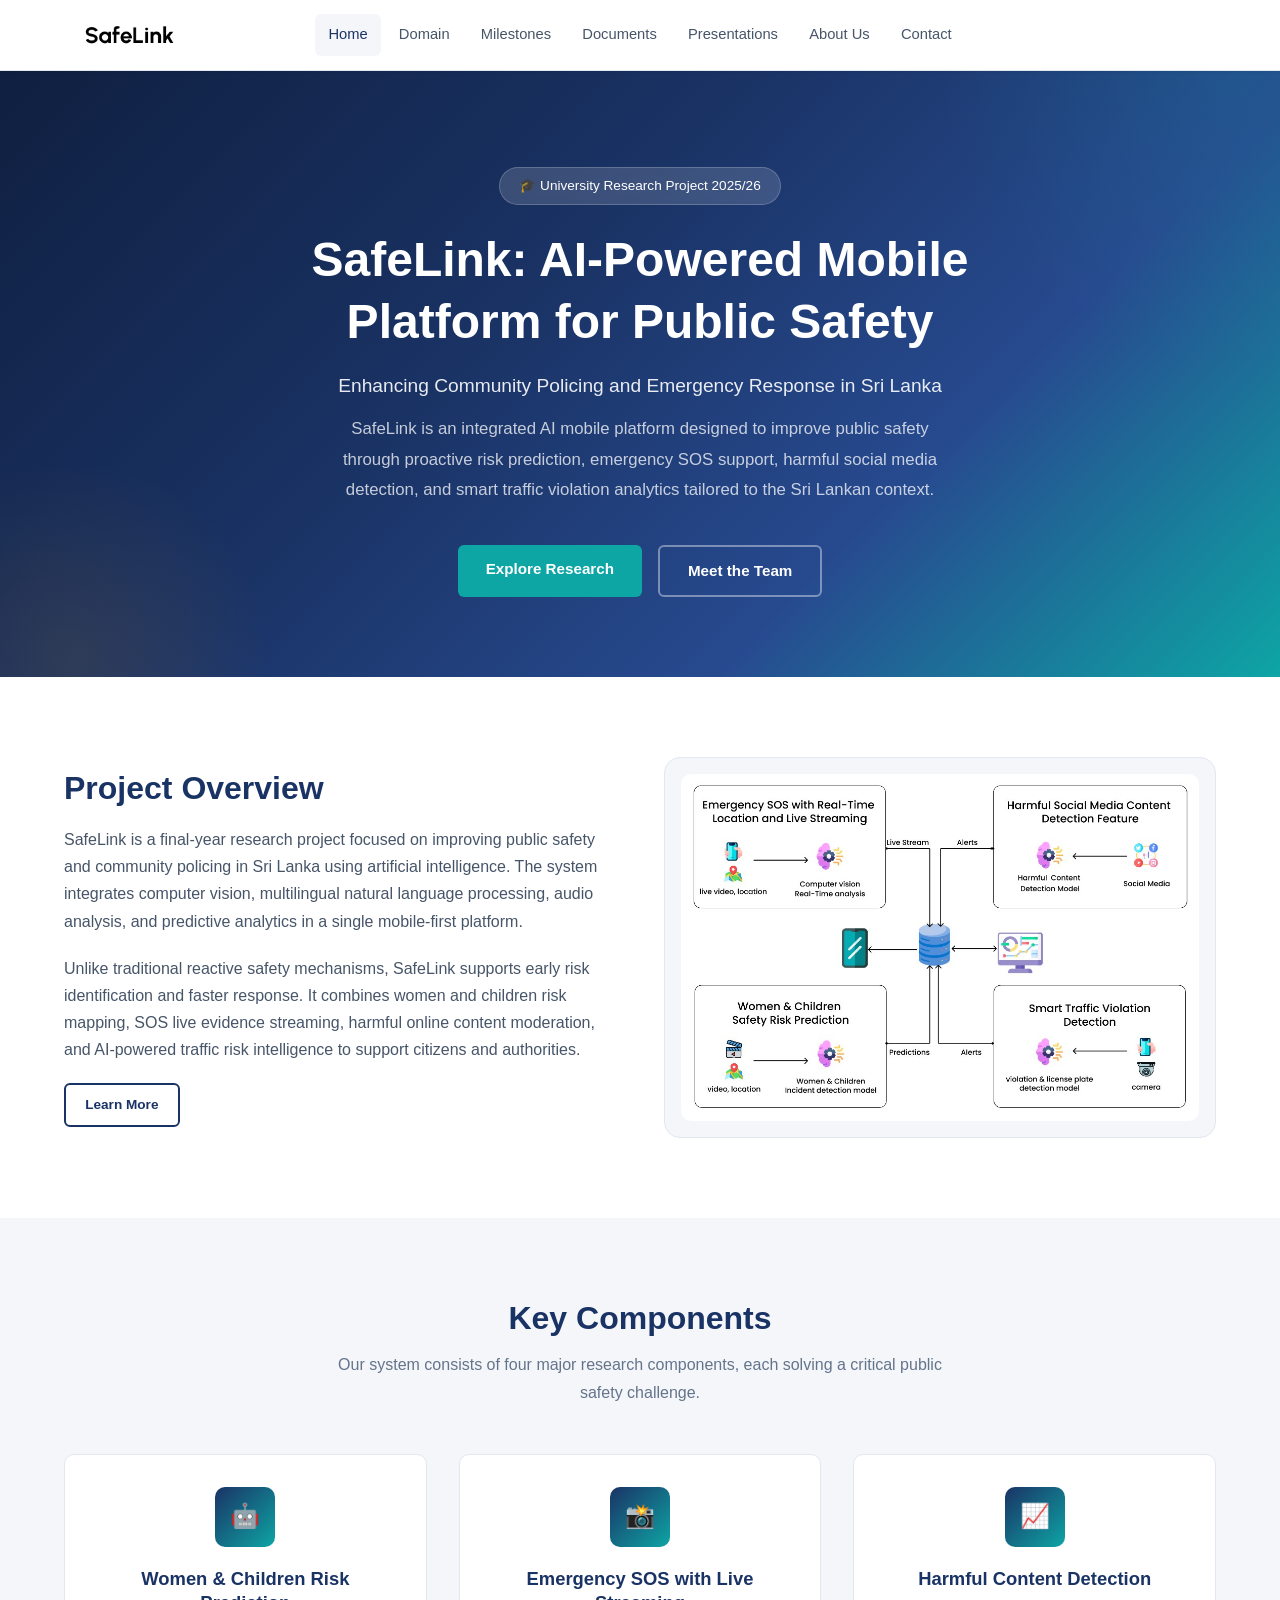
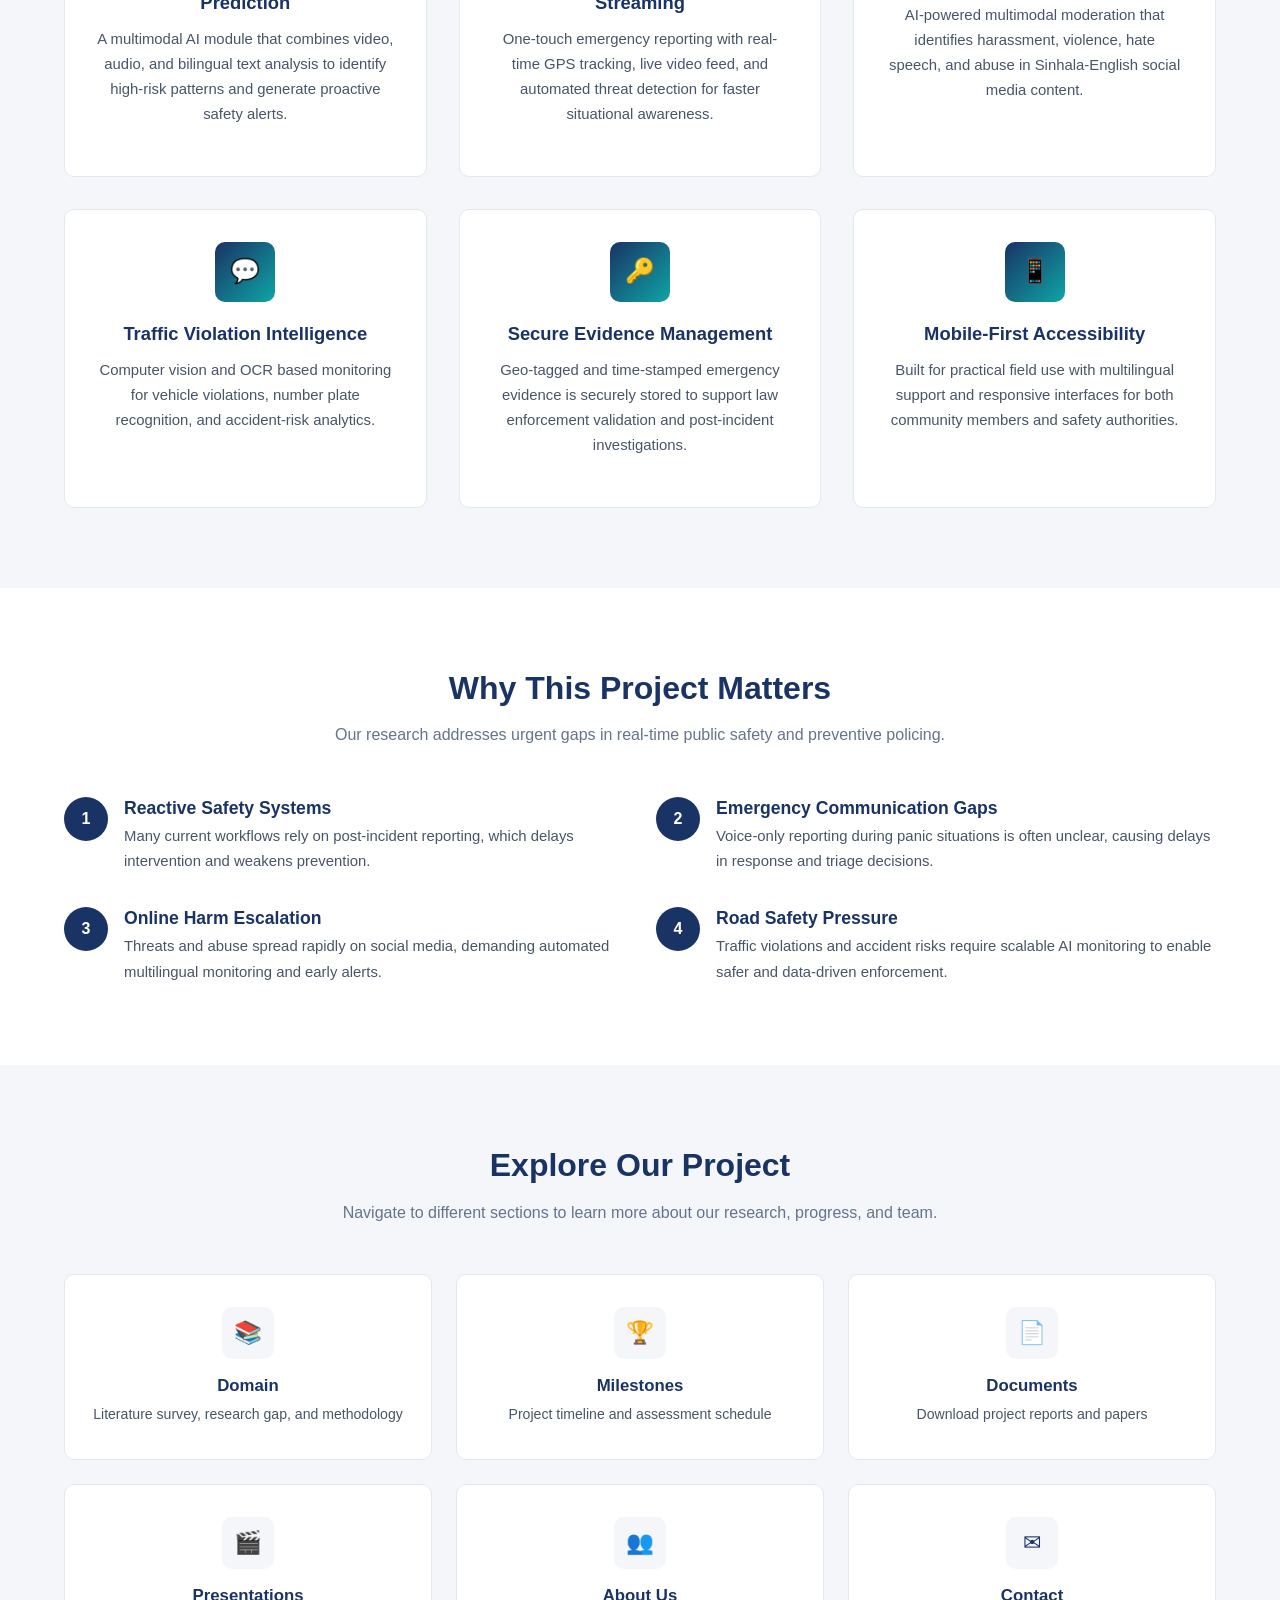
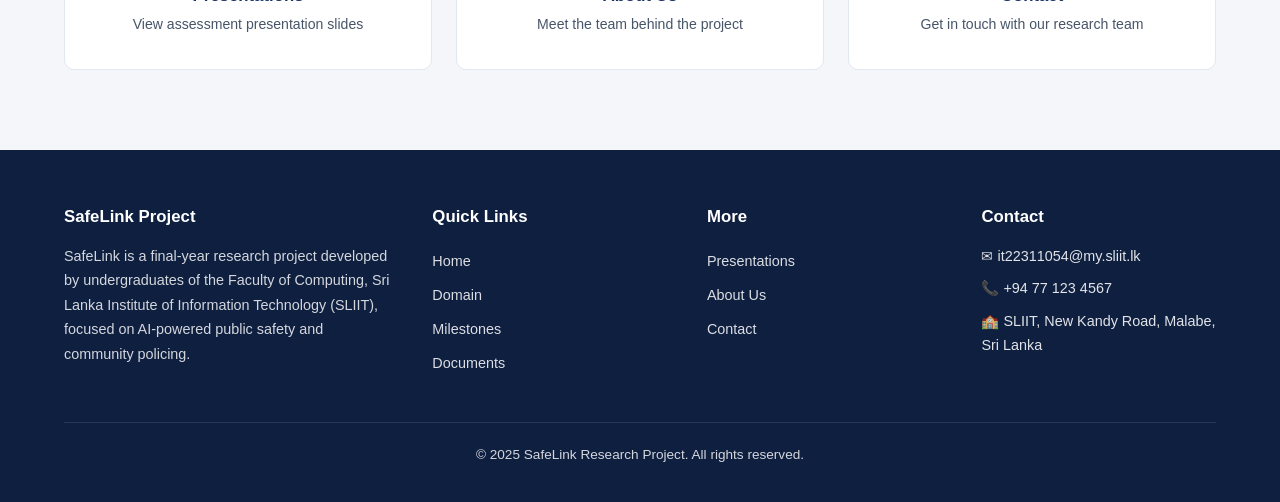
==== index.html @ ca7496c5 "feat: Initial Commit" ====
<!DOCTYPE html>
<!--
  index.html
  ==========
  Home page for the SafeLink project.
  Provides a project overview, key features, and quick navigation.
-->
<html lang="en">
<head>
    <meta charset="UTF-8">
    <meta name="viewport" content="width=device-width, initial-scale=1.0">
    <meta name="description" content="SafeLink: AI-Powered Mobile Platform Enhancing Public Safety and Community Policing in Sri Lanka">
    <title>SafeLink | AI-Powered Public Safety Platform</title>
    <link rel="stylesheet" href="css/style.css">
</head>
<body>

    <!-- ===================== NAVIGATION BAR ===================== -->
    <nav class="navbar" aria-label="Main navigation">
        <div class="container">
            <a href="index.html" class="nav-logo">
                <img src="images/logo.png" alt="SafeLink Logo">
            </a>
            <div class="nav-links" id="navLinks">
                <a href="index.html" class="active">Home</a>
                <a href="domain.html">Domain</a>
                <a href="milestones.html">Milestones</a>
                <a href="documents.html">Documents</a>
                <a href="presentations.html">Presentations</a>
                <a href="about.html">About Us</a>
                <a href="contact.html">Contact</a>
            </div>
            <button class="nav-toggle" id="navToggle" aria-label="Toggle navigation menu">
                <span></span>
                <span></span>
                <span></span>
            </button>
        </div>
    </nav>

    <!-- ===================== HERO SECTION ===================== -->
    <section class="hero">
        <div class="container">
            <span class="hero-badge">&#127891; University Research Project 2025/26</span>
            <h1>SafeLink: AI-Powered Mobile Platform for Public Safety</h1>
            <p class="subtitle">Enhancing Community Policing and Emergency Response in Sri Lanka</p>
            <p class="description">
                SafeLink is an integrated AI mobile platform designed to improve public safety through
                proactive risk prediction, emergency SOS support, harmful social media detection, and
                smart traffic violation analytics tailored to the Sri Lankan context.
            </p>
            <div class="hero-buttons">
                <a href="domain.html" class="btn btn-primary">Explore Research</a>
                <a href="about.html" class="btn btn-outline">Meet the Team</a>
            </div>
        </div>
    </section>

    <!-- ===================== PROJECT OVERVIEW ===================== -->
    <section class="section">
        <div class="container">
            <div class="overview-content">
                <div class="overview-text">
                    <h2>Project Overview</h2>
                    <p>
                        SafeLink is a final-year research project focused on improving public safety
                        and community policing in Sri Lanka using artificial intelligence. The system
                        integrates computer vision, multilingual natural language processing, audio
                        analysis, and predictive analytics in a single mobile-first platform.
                    </p>
                    <p>
                        Unlike traditional reactive safety mechanisms, SafeLink supports early risk
                        identification and faster response. It combines women and children risk mapping,
                        SOS live evidence streaming, harmful online content moderation, and AI-powered
                        traffic risk intelligence to support citizens and authorities.
                    </p>
                    <a href="domain.html" class="btn btn-outline-dark btn-small">Learn More</a>
                </div>
                <div class="overview-image">
                    <img src="images/project-illustration.png" alt="SafeLink system architecture diagram showing Emergency SOS, Harmful Social Media Content Detection, Women & Children Safety Risk Prediction, and Smart Traffic Violation Detection components" />
                </div>
            </div>
        </div>
    </section>

    <!-- ===================== KEY FEATURES ===================== -->
    <section class="section section-alt">
        <div class="container">
            <div class="section-header">
                <h2>Key Components</h2>
                <p>Our system consists of four major research components, each solving a critical public safety challenge.</p>
            </div>
            <div class="features-grid">
                <div class="feature-card">
                    <div class="feature-icon">&#129302;</div>
                    <h3>Women &amp; Children Risk Prediction</h3>
                    <p>
                        A multimodal AI module that combines video, audio, and bilingual text analysis
                        to identify high-risk patterns and generate proactive safety alerts.
                    </p>
                </div>
                <div class="feature-card">
                    <div class="feature-icon">&#128248;</div>
                    <h3>Emergency SOS with Live Streaming</h3>
                    <p>
                        One-touch emergency reporting with real-time GPS tracking, live video feed,
                        and automated threat detection for faster situational awareness.
                    </p>
                </div>
                <div class="feature-card">
                    <div class="feature-icon">&#128200;</div>
                    <h3>Harmful Content Detection</h3>
                    <p>
                        AI-powered multimodal moderation that identifies harassment, violence,
                        hate speech, and abuse in Sinhala-English social media content.
                    </p>
                </div>
                <div class="feature-card">
                    <div class="feature-icon">&#128172;</div>
                    <h3>Traffic Violation Intelligence</h3>
                    <p>
                        Computer vision and OCR based monitoring for vehicle violations,
                        number plate recognition, and accident-risk analytics.
                    </p>
                </div>
                <div class="feature-card">
                    <div class="feature-icon">&#128273;</div>
                    <h3>Secure Evidence Management</h3>
                    <p>
                        Geo-tagged and time-stamped emergency evidence is securely stored to support
                        law enforcement validation and post-incident investigations.
                    </p>
                </div>
                <div class="feature-card">
                    <div class="feature-icon">&#128241;</div>
                    <h3>Mobile-First Accessibility</h3>
                    <p>
                        Built for practical field use with multilingual support and responsive
                        interfaces for both community members and safety authorities.
                    </p>
                </div>
            </div>
        </div>
    </section>

    <!-- ===================== WHY THIS PROJECT MATTERS ===================== -->
    <section class="section">
        <div class="container">
            <div class="section-header">
                <h2>Why This Project Matters</h2>
                <p>Our research addresses urgent gaps in real-time public safety and preventive policing.</p>
            </div>
            <div class="matters-grid">
                <div class="matter-item">
                    <div class="matter-number">1</div>
                    <div>
                        <h4>Reactive Safety Systems</h4>
                        <p>Many current workflows rely on post-incident reporting, which delays intervention and weakens prevention.</p>
                    </div>
                </div>
                <div class="matter-item">
                    <div class="matter-number">2</div>
                    <div>
                        <h4>Emergency Communication Gaps</h4>
                        <p>Voice-only reporting during panic situations is often unclear, causing delays in response and triage decisions.</p>
                    </div>
                </div>
                <div class="matter-item">
                    <div class="matter-number">3</div>
                    <div>
                        <h4>Online Harm Escalation</h4>
                        <p>Threats and abuse spread rapidly on social media, demanding automated multilingual monitoring and early alerts.</p>
                    </div>
                </div>
                <div class="matter-item">
                    <div class="matter-number">4</div>
                    <div>
                        <h4>Road Safety Pressure</h4>
                        <p>Traffic violations and accident risks require scalable AI monitoring to enable safer and data-driven enforcement.</p>
                    </div>
                </div>
            </div>
        </div>
    </section>

    <!-- ===================== QUICK LINKS ===================== -->
    <section class="section section-alt">
        <div class="container">
            <div class="section-header">
                <h2>Explore Our Project</h2>
                <p>Navigate to different sections to learn more about our research, progress, and team.</p>
            </div>
            <div class="quick-links-grid">
                <a href="domain.html" class="quick-link-card">
                    <div class="quick-link-icon">&#128218;</div>
                    <h3>Domain</h3>
                    <p>Literature survey, research gap, and methodology</p>
                </a>
                <a href="milestones.html" class="quick-link-card">
                    <div class="quick-link-icon">&#127942;</div>
                    <h3>Milestones</h3>
                    <p>Project timeline and assessment schedule</p>
                </a>
                <a href="documents.html" class="quick-link-card">
                    <div class="quick-link-icon">&#128196;</div>
                    <h3>Documents</h3>
                    <p>Download project reports and papers</p>
                </a>
                <a href="presentations.html" class="quick-link-card">
                    <div class="quick-link-icon">&#127916;</div>
                    <h3>Presentations</h3>
                    <p>View assessment presentation slides</p>
                </a>
                <a href="about.html" class="quick-link-card">
                    <div class="quick-link-icon">&#128101;</div>
                    <h3>About Us</h3>
                    <p>Meet the team behind the project</p>
                </a>
                <a href="contact.html" class="quick-link-card">
                    <div class="quick-link-icon">&#9993;</div>
                    <h3>Contact</h3>
                    <p>Get in touch with our research team</p>
                </a>
            </div>
        </div>
    </section>

    <!-- ===================== FOOTER ===================== -->
    <footer class="footer">
        <div class="container">
            <div class="footer-grid">
                <div class="footer-about">
                    <h4>SafeLink Project</h4>
                    <p>
                        SafeLink is a final-year research project developed by undergraduates of the
                        Faculty of Computing, Sri Lanka Institute of Information Technology (SLIIT),
                        focused on AI-powered public safety and community policing.
                    </p>
                </div>
                <div class="footer-links">
                    <h4>Quick Links</h4>
                    <a href="index.html">Home</a>
                    <a href="domain.html">Domain</a>
                    <a href="milestones.html">Milestones</a>
                    <a href="documents.html">Documents</a>
                </div>
                <div class="footer-links">
                    <h4>More</h4>
                    <a href="presentations.html">Presentations</a>
                    <a href="about.html">About Us</a>
                    <a href="contact.html">Contact</a>
                </div>
                <div class="footer-contact">
                    <h4>Contact</h4>
                    <p>&#9993; it22311054@my.sliit.lk</p>
                    <p>&#128222; +94 77 123 4567</p>
                    <p>&#127979; SLIIT, New Kandy Road, Malabe, Sri Lanka</p>
                </div>
            </div>
            <div class="footer-bottom">
                <p>&copy; 2025 SafeLink Research Project. All rights reserved.</p>
            </div>
        </div>
    </footer>

    <!-- ===================== MOBILE NAV SCRIPT ===================== -->
    <!-- Minimal vanilla JS for mobile menu toggle — no frameworks used -->
    <script>
        document.getElementById('navToggle').addEventListener('click', function () {
            document.getElementById('navLinks').classList.toggle('open');
        });
    </script>

</body>
</html>
---- css/style.css ----
/*
 * style.css
 * =========
 * Shared stylesheet for the SafeLink public safety research project
 * project website. This single file styles all pages for a consistent,
 * modern, and responsive academic look.
 *
 * Table of Contents:
 *   1. CSS Variables & Reset
 *   2. Base / Typography
 *   3. Layout Utilities
 *   4. Navigation Bar
 *   5. Page Banner
 *   6. Hero Section (Home)
 *   7. Section Styles
 *   8. Cards
 *   9. Timeline (Milestones)
 *  10. Team Cards (About)
 *  11. Documents & Presentations Grid
 *  12. Contact Page
 *  13. Footer
 *  14. Buttons & Badges
 *  15. Responsive Breakpoints
 */

/* =============================================
   1. CSS Variables & Reset
   ============================================= */

:root {
    --primary: #1a3365;
    --primary-light: #274a8f;
    --primary-dark: #0f1f40;
    --secondary: #0ea5a5;
    --secondary-light: #14c8c8;
    --accent: #f59e0b;
    --bg-white: #ffffff;
    --bg-light: #f4f6fa;
    --bg-gray: #e9ecf2;
    --text-dark: #1e293b;
    --text-medium: #475569;
    --text-light: #64748b;
    --border-color: #e2e8f0;
    --shadow-sm: 0 1px 3px rgba(0, 0, 0, 0.08);
    --shadow-md: 0 4px 12px rgba(0, 0, 0, 0.1);
    --shadow-lg: 0 10px 30px rgba(0, 0, 0, 0.12);
    --radius-sm: 6px;
    --radius-md: 10px;
    --radius-lg: 16px;
    --transition: 0.3s ease;
    --max-width: 1200px;
    --font-main: 'Segoe UI', 'Helvetica Neue', Arial, sans-serif;
}

*,
*::before,
*::after {
    margin: 0;
    padding: 0;
    box-sizing: border-box;
}

html {
    scroll-behavior: smooth;
    font-size: 16px;
}

body {
    font-family: var(--font-main);
    color: var(--text-dark);
    background-color: var(--bg-white);
    line-height: 1.7;
    -webkit-font-smoothing: antialiased;
}

img {
    max-width: 100%;
    display: block;
}

a {
    text-decoration: none;
    color: inherit;
}

ul {
    list-style: none;
}

/* =============================================
   2. Base / Typography
   ============================================= */

h1, h2, h3, h4 {
    line-height: 1.3;
    color: var(--primary);
    font-weight: 700;
}

h1 { font-size: 2.5rem; }
h2 { font-size: 2rem; }
h3 { font-size: 1.35rem; }
h4 { font-size: 1.1rem; }

p {
    color: var(--text-medium);
    margin-bottom: 1rem;
}

/* =============================================
   3. Layout Utilities
   ============================================= */

.container {
    width: 100%;
    max-width: var(--max-width);
    margin: 0 auto;
    padding: 0 1.5rem;
}

.section {
    padding: 5rem 0;
}

.section-alt {
    background-color: var(--bg-light);
}

.section-header {
    text-align: center;
    margin-bottom: 3rem;
}

.section-header h2 {
    margin-bottom: 0.75rem;
}

.section-header p {
    max-width: 640px;
    margin: 0 auto;
    color: var(--text-light);
}

.grid-2 {
    display: grid;
    grid-template-columns: repeat(2, 1fr);
    gap: 2rem;
}

.grid-3 {
    display: grid;
    grid-template-columns: repeat(3, 1fr);
    gap: 2rem;
}

.grid-4 {
    display: grid;
    grid-template-columns: repeat(4, 1fr);
    gap: 2rem;
}

/* =============================================
   4. Navigation Bar
   ============================================= */

.navbar {
    position: sticky;
    top: 0;
    z-index: 1000;
    background-color: var(--bg-white);
    border-bottom: 1px solid var(--border-color);
    box-shadow: var(--shadow-sm);
}

.navbar .container {
    display: flex;
    align-items: center;
    justify-content: center;
    height: 70px;
    position: relative;
}

.nav-logo {
    display: flex;
    align-items: center;
    gap: 0.5rem;
    font-weight: 700;
    font-size: 1.2rem;
    color: var(--primary);
    position: absolute;
    left: 1.5rem;
}

.nav-logo img {
    height: 55px;
    width: auto;
    object-fit: contain;
}

.nav-links {
    display: flex;
    align-items: center;
    gap: 0.25rem;
}

.nav-links a {
    padding: 0.5rem 0.85rem;
    font-size: 0.92rem;
    font-weight: 500;
    color: var(--text-medium);
    border-radius: var(--radius-sm);
    transition: color var(--transition), background-color var(--transition);
}

.nav-links a:hover,
.nav-links a.active {
    color: var(--primary);
    background-color: var(--bg-light);
}

/* Hamburger (mobile) */
.nav-toggle {
    display: none;
    flex-direction: column;
    gap: 5px;
    cursor: pointer;
    background: none;
    border: none;
    padding: 0.25rem;
    position: absolute;
    right: 1.5rem;
}

.nav-toggle span {
    display: block;
    width: 26px;
    height: 3px;
    background-color: var(--primary);
    border-radius: 2px;
    transition: var(--transition);
}

/* =============================================
   5. Page Banner (used on inner pages)
   ============================================= */

.page-banner {
    background: linear-gradient(135deg, var(--primary) 0%, var(--primary-light) 50%, var(--secondary) 100%);
    color: #fff;
    padding: 4.5rem 0 3.5rem;
    text-align: center;
}

.page-banner h1 {
    color: #fff;
    margin-bottom: 0.5rem;
    font-size: 2.25rem;
}

.page-banner p {
    color: rgba(255, 255, 255, 0.85);
    max-width: 600px;
    margin: 0 auto;
    font-size: 1.05rem;
}

/* Breadcrumb */
.breadcrumb {
    display: flex;
    justify-content: center;
    gap: 0.5rem;
    margin-top: 1rem;
    font-size: 0.9rem;
    color: rgba(255, 255, 255, 0.7);
}

.breadcrumb a {
    color: rgba(255, 255, 255, 0.85);
    transition: color var(--transition);
}

.breadcrumb a:hover {
    color: #fff;
}

.breadcrumb .separator {
    opacity: 0.5;
}

/* =============================================
   6. Hero Section (Home Page)
   ============================================= */

.hero {
    background: linear-gradient(135deg, var(--primary-dark) 0%, var(--primary) 40%, var(--primary-light) 70%, var(--secondary) 100%);
    color: #fff;
    padding: 6rem 0 5rem;
    position: relative;
    overflow: hidden;
}

.hero::before {
    content: '';
    position: absolute;
    top: -50%;
    right: -20%;
    width: 600px;
    height: 600px;
    background: radial-gradient(circle, rgba(14, 165, 165, 0.15) 0%, transparent 70%);
    border-radius: 50%;
}

.hero::after {
    content: '';
    position: absolute;
    bottom: -30%;
    left: -10%;
    width: 400px;
    height: 400px;
    background: radial-gradient(circle, rgba(245, 158, 11, 0.1) 0%, transparent 70%);
    border-radius: 50%;
}

.hero .container {
    position: relative;
    z-index: 1;
    text-align: center;
}

.hero-badge {
    display: inline-block;
    background: rgba(255, 255, 255, 0.15);
    backdrop-filter: blur(4px);
    padding: 0.4rem 1.2rem;
    border-radius: 50px;
    font-size: 0.85rem;
    font-weight: 500;
    margin-bottom: 1.5rem;
    border: 1px solid rgba(255, 255, 255, 0.2);
}

.hero h1 {
    color: #fff;
    font-size: 3rem;
    max-width: 800px;
    margin: 0 auto 1rem;
}

.hero .subtitle {
    font-size: 1.2rem;
    color: rgba(255, 255, 255, 0.9);
    margin-bottom: 0.75rem;
    font-weight: 500;
}

.hero .description {
    font-size: 1.05rem;
    color: rgba(255, 255, 255, 0.75);
    max-width: 620px;
    margin: 0 auto 2.5rem;
    line-height: 1.8;
}

.hero-buttons {
    display: flex;
    gap: 1rem;
    justify-content: center;
    flex-wrap: wrap;
}

/* =============================================
   7. Section Styles
   ============================================= */

/* Project overview on home page */
.overview-content {
    display: grid;
    grid-template-columns: 1fr 1fr;
    gap: 3rem;
    align-items: center;
}

.overview-text h2 {
    margin-bottom: 1rem;
}

.overview-text p {
    margin-bottom: 1.25rem;
}

.overview-image {
    background: var(--bg-light);
    border-radius: var(--radius-lg);
    display: flex;
    align-items: center;
    justify-content: center;
    overflow: hidden;
    border: 1px solid var(--border-color);
    padding: 1rem;
}

.overview-image img {
    width: 100%;
    height: auto;
    display: block;
    border-radius: var(--radius-md);
}

/* Feature cards */
.features-grid {
    display: grid;
    grid-template-columns: repeat(3, 1fr);
    gap: 2rem;
}

.feature-card {
    background: var(--bg-white);
    border: 1px solid var(--border-color);
    border-radius: var(--radius-md);
    padding: 2rem;
    text-align: center;
    transition: transform var(--transition), box-shadow var(--transition);
}

.feature-card:hover {
    transform: translateY(-4px);
    box-shadow: var(--shadow-md);
}

.feature-icon {
    width: 60px;
    height: 60px;
    background: linear-gradient(135deg, var(--primary), var(--secondary));
    border-radius: var(--radius-md);
    display: flex;
    align-items: center;
    justify-content: center;
    margin: 0 auto 1.25rem;
    font-size: 1.5rem;
    color: #fff;
}

.feature-card h3 {
    margin-bottom: 0.75rem;
    font-size: 1.15rem;
}

.feature-card p {
    font-size: 0.93rem;
}

/* Why it matters */
.matters-grid {
    display: grid;
    grid-template-columns: repeat(2, 1fr);
    gap: 2rem;
}

.matter-item {
    display: flex;
    gap: 1rem;
    align-items: flex-start;
}

.matter-number {
    flex-shrink: 0;
    width: 44px;
    height: 44px;
    background: var(--primary);
    color: #fff;
    border-radius: 50%;
    display: flex;
    align-items: center;
    justify-content: center;
    font-weight: 700;
    font-size: 1rem;
}

.matter-item h4 {
    margin-bottom: 0.3rem;
}

.matter-item p {
    font-size: 0.93rem;
    margin-bottom: 0;
}

/* Quick links on home page */
.quick-links-grid {
    display: grid;
    grid-template-columns: repeat(3, 1fr);
    gap: 1.5rem;
}

.quick-link-card {
    background: var(--bg-white);
    border: 1px solid var(--border-color);
    border-radius: var(--radius-md);
    padding: 2rem 1.5rem;
    text-align: center;
    transition: transform var(--transition), box-shadow var(--transition), border-color var(--transition);
    cursor: pointer;
    display: block;
}

.quick-link-card:hover {
    transform: translateY(-4px);
    box-shadow: var(--shadow-md);
    border-color: var(--secondary);
}

.quick-link-icon {
    width: 52px;
    height: 52px;
    background: var(--bg-light);
    border-radius: var(--radius-md);
    display: flex;
    align-items: center;
    justify-content: center;
    margin: 0 auto 1rem;
    font-size: 1.4rem;
    color: var(--primary);
    transition: background var(--transition);
}

.quick-link-card:hover .quick-link-icon {
    background: linear-gradient(135deg, var(--primary), var(--secondary));
    color: #fff;
}

.quick-link-card h3 {
    font-size: 1.05rem;
    margin-bottom: 0.4rem;
}

.quick-link-card p {
    font-size: 0.88rem;
    margin-bottom: 0;
}

/* =============================================
   8. Cards (generic)
   ============================================= */

.card {
    background: var(--bg-white);
    border: 1px solid var(--border-color);
    border-radius: var(--radius-md);
    padding: 2rem;
    transition: transform var(--transition), box-shadow var(--transition);
}

.card:hover {
    transform: translateY(-3px);
    box-shadow: var(--shadow-md);
}

.card h3 {
    margin-bottom: 0.75rem;
}

.card p {
    font-size: 0.93rem;
}

/* Milestones marks breakdown cards */
.marks-grid {
    gap: 1.25rem;
}

.mark-card {
    text-align: center;
    padding: 1.35rem;
    border-radius: var(--radius-md);
    border: 1px solid var(--border-color);
    background: var(--bg-white);
}

.mark-card .mark-value {
    font-size: 2rem;
    line-height: 1;
    color: var(--secondary);
    margin-bottom: 0.55rem;
    font-weight: 800;
}

.mark-card h4 {
    font-size: 1.05rem;
    color: var(--primary);
    line-height: 1.35;
    margin: 0 0 0.5rem;
    min-height: 2.9rem;
    display: flex;
    align-items: center;
    justify-content: center;
}

.mark-card p {
    margin: 0;
    font-size: 0.85rem;
    line-height: 1.45;
    color: var(--text-medium);
    min-height: 2.4rem;
}

/* Domain page specific cards */
.domain-card {
    background: var(--bg-white);
    border: 1px solid var(--border-color);
    border-radius: var(--radius-md);
    padding: 2.25rem;
    margin-bottom: 2rem;
}

.domain-card h3 {
    margin-bottom: 1rem;
    display: flex;
    align-items: center;
    gap: 0.6rem;
}

.domain-card h3 .card-number {
    background: var(--primary);
    color: #fff;
    width: 32px;
    height: 32px;
    border-radius: 50%;
    display: inline-flex;
    align-items: center;
    justify-content: center;
    font-size: 0.85rem;
    flex-shrink: 0;
}

.domain-card ul {
    list-style: disc;
    padding-left: 1.5rem;
}

.domain-card ul li {
    color: var(--text-medium);
    margin-bottom: 0.5rem;
    font-size: 0.95rem;
}

/* Methodology steps */
.methodology-steps {
    display: grid;
    grid-template-columns: repeat(4, 1fr);
    gap: 1.5rem;
    margin-top: 1.5rem;
}

.step-box {
    background: var(--bg-light);
    border-radius: var(--radius-md);
    padding: 1.5rem;
    text-align: center;
    position: relative;
    border: 1px solid var(--border-color);
    transition: transform var(--transition), box-shadow var(--transition);
}

.step-box:hover {
    transform: translateY(-3px);
    box-shadow: var(--shadow-md);
}

.step-number {
    width: 40px;
    height: 40px;
    background: linear-gradient(135deg, var(--primary), var(--secondary));
    color: #fff;
    border-radius: 50%;
    display: flex;
    align-items: center;
    justify-content: center;
    margin: 0 auto 0.75rem;
    font-weight: 700;
    font-size: 0.95rem;
}

.step-box h4 {
    margin-bottom: 0.5rem;
    font-size: 1rem;
}

.step-box p {
    font-size: 0.85rem;
    margin-bottom: 0;
}

/* Technology tags */
.tech-tags {
    display: flex;
    flex-wrap: wrap;
    gap: 0.75rem;
    margin-top: 1.25rem;
}

.tech-tag {
    background: var(--bg-light);
    border: 1px solid var(--border-color);
    border-radius: 50px;
    padding: 0.5rem 1.25rem;
    font-size: 0.9rem;
    font-weight: 500;
    color: var(--primary);
    transition: background var(--transition), color var(--transition);
}

.tech-tag:hover {
    background: var(--primary);
    color: #fff;
}

/* =============================================
   9. Timeline (Milestones)
   ============================================= */

.timeline {
    position: relative;
    max-width: 800px;
    margin: 0 auto;
    padding: 1rem 0;
}

.timeline::before {
    content: '';
    position: absolute;
    left: 50%;
    top: 0;
    bottom: 0;
    width: 3px;
    background: linear-gradient(to bottom, var(--primary), var(--secondary));
    transform: translateX(-50%);
    border-radius: 2px;
}

.timeline-item {
    position: relative;
    width: 50%;
    padding: 1rem 2.5rem 2rem;
}

.timeline-item:nth-child(odd) {
    left: 0;
    text-align: right;
    padding-right: 3rem;
    padding-left: 0;
}

.timeline-item:nth-child(even) {
    left: 50%;
    text-align: left;
    padding-left: 3rem;
    padding-right: 0;
}

.timeline-dot {
    position: absolute;
    top: 1.25rem;
    width: 18px;
    height: 18px;
    background: var(--secondary);
    border: 3px solid var(--bg-white);
    border-radius: 50%;
    box-shadow: 0 0 0 3px var(--secondary);
    z-index: 1;
}

.timeline-item:nth-child(odd) .timeline-dot {
    right: -9px;
}

.timeline-item:nth-child(even) .timeline-dot {
    left: -9px;
}

.timeline-content {
    background: var(--bg-white);
    border: 1px solid var(--border-color);
    border-radius: var(--radius-md);
    padding: 1.5rem;
    transition: transform var(--transition), box-shadow var(--transition);
}

.timeline-content:hover {
    transform: translateY(-3px);
    box-shadow: var(--shadow-md);
}

.timeline-date {
    display: inline-block;
    background: var(--primary);
    color: #fff;
    padding: 0.25rem 0.85rem;
    border-radius: 50px;
    font-size: 0.8rem;
    font-weight: 600;
    margin-bottom: 0.75rem;
}

.timeline-content h3 {
    margin-bottom: 0.5rem;
    font-size: 1.15rem;
}

.timeline-content p {
    font-size: 0.9rem;
    margin-bottom: 0.75rem;
}

.timeline-marks {
    display: inline-block;
    background: rgba(14, 165, 165, 0.1);
    color: var(--secondary);
    padding: 0.25rem 0.75rem;
    border-radius: var(--radius-sm);
    font-size: 0.85rem;
    font-weight: 600;
}

/* =============================================
   10. Team Cards (About)
   ============================================= */

.team-grid {
    display: grid;
    grid-template-columns: repeat(4, 1fr);
    gap: 2rem;
}

.team-card {
    background: var(--bg-white);
    border: 1px solid var(--border-color);
    border-radius: var(--radius-md);
    overflow: hidden;
    text-align: center;
    transition: transform var(--transition), box-shadow var(--transition);
}

.team-card:hover {
    transform: translateY(-5px);
    box-shadow: var(--shadow-lg);
}

.team-photo {
    width: 100%;
    height: 220px;
    background: linear-gradient(135deg, var(--bg-gray), var(--bg-light));
    display: flex;
    align-items: center;
    justify-content: center;
    color: var(--text-light);
    font-size: 3rem;
    overflow: hidden;
}

.team-photo img {
    width: 100%;
    height: 100%;
    object-fit: cover;
    object-position: center 10%;
}

.team-info {
    padding: 1.5rem;
}

.team-info h3 {
    font-size: 1.1rem;
    margin-bottom: 0.25rem;
}

.team-role {
    color: var(--secondary);
    font-weight: 600;
    font-size: 0.88rem;
    margin-bottom: 0.5rem;
}

.team-email {
    font-size: 0.85rem;
    color: var(--text-light);
    margin-bottom: 0.75rem;
    word-break: break-all;
}

.team-bio {
    font-size: 0.88rem;
    color: var(--text-medium);
    margin-bottom: 0;
}

.team-social {
    margin-top: 1rem;
}

.social-link {
    display: inline-flex;
    align-items: center;
    gap: 0.35rem;
    font-size: 0.85rem;
    font-weight: 600;
    text-decoration: none;
}

.linkedin-link {
    color: #0a66c2;
}

.linkedin-link:hover {
    color: #004182;
}

.linkedin-link svg {
    width: 16px;
    height: 16px;
    fill: currentColor;
}

/* Supervisor section */
.supervisor-grid {
    display: grid;
    grid-template-columns: repeat(2, 1fr);
    gap: 2rem;
    max-width: 700px;
    margin: 0 auto;
}

.supervisor-card {
    background: var(--bg-white);
    border: 2px solid var(--primary);
    border-radius: var(--radius-md);
    padding: 2rem;
    text-align: center;
    transition: transform var(--transition), box-shadow var(--transition);
}

.supervisor-card:hover {
    transform: translateY(-3px);
    box-shadow: var(--shadow-md);
}

.supervisor-avatar {
    width: 80px;
    height: 80px;
    background: linear-gradient(135deg, var(--primary), var(--secondary));
    border-radius: 50%;
    display: flex;
    align-items: center;
    justify-content: center;
    margin: 0 auto 1rem;
    color: #fff;
    font-size: 1.75rem;
    font-weight: 700;
}

.supervisor-avatar-image {
    width: 96px;
    height: 96px;
    border-radius: 50%;
    object-fit: cover;
    object-position: center 15%;
    margin: 0 auto 1rem;
    border: 3px solid var(--primary);
}

.supervisor-card h3 {
    font-size: 1.1rem;
    margin-bottom: 0.25rem;
}

.supervisor-card .team-role {
    margin-bottom: 0.5rem;
}

.supervisor-card p {
    font-size: 0.88rem;
    margin-bottom: 0;
}

/* =============================================
   11. Documents & Presentations Grid
   ============================================= */

.doc-grid {
    display: grid;
    grid-template-columns: repeat(3, 1fr);
    gap: 2rem;
}

.doc-card {
    background: var(--bg-white);
    border: 1px solid var(--border-color);
    border-radius: var(--radius-md);
    padding: 2rem;
    display: flex;
    flex-direction: column;
    transition: transform var(--transition), box-shadow var(--transition);
}

.doc-card:hover {
    transform: translateY(-4px);
    box-shadow: var(--shadow-md);
}

.doc-icon {
    width: 52px;
    height: 52px;
    background: rgba(26, 51, 101, 0.08);
    border-radius: var(--radius-md);
    display: flex;
    align-items: center;
    justify-content: center;
    margin-bottom: 1.25rem;
    font-size: 1.5rem;
    color: var(--primary);
}

.doc-card h3 {
    font-size: 1.1rem;
    margin-bottom: 0.5rem;
}

.doc-card p {
    font-size: 0.9rem;
    flex-grow: 1;
}

.doc-card-footer {
    display: flex;
    align-items: center;
    justify-content: space-between;
    margin-top: 1.25rem;
    padding-top: 1rem;
    border-top: 1px solid var(--border-color);
}

/* =============================================
   12. Contact Page
   ============================================= */

.contact-grid {
    display: grid;
    grid-template-columns: 1fr 1.3fr;
    gap: 3rem;
}

.contact-info-card {
    background: linear-gradient(135deg, var(--primary), var(--primary-light));
    border-radius: var(--radius-md);
    padding: 2.5rem;
    color: #fff;
}

.contact-info-card h3 {
    color: #fff;
    margin-bottom: 1.5rem;
    font-size: 1.3rem;
}

.contact-detail {
    display: flex;
    align-items: flex-start;
    gap: 1rem;
    margin-bottom: 1.5rem;
}

.contact-detail-icon {
    width: 44px;
    height: 44px;
    background: rgba(255, 255, 255, 0.15);
    border-radius: var(--radius-sm);
    display: flex;
    align-items: center;
    justify-content: center;
    font-size: 1.15rem;
    flex-shrink: 0;
}

.contact-detail h4 {
    color: #fff;
    font-size: 0.95rem;
    margin-bottom: 0.15rem;
}

.contact-detail p {
    color: rgba(255, 255, 255, 0.8);
    font-size: 0.9rem;
    margin-bottom: 0;
}

.contact-form-wrapper {
    background: var(--bg-white);
    border: 1px solid var(--border-color);
    border-radius: var(--radius-md);
    padding: 2.5rem;
}

.contact-form-wrapper h3 {
    margin-bottom: 1.5rem;
}

.form-group {
    margin-bottom: 1.25rem;
}

.form-group label {
    display: block;
    font-size: 0.92rem;
    font-weight: 600;
    color: var(--text-dark);
    margin-bottom: 0.4rem;
}

.form-group input,
.form-group textarea {
    width: 100%;
    padding: 0.75rem 1rem;
    border: 1px solid var(--border-color);
    border-radius: var(--radius-sm);
    font-size: 0.95rem;
    font-family: var(--font-main);
    color: var(--text-dark);
    background: var(--bg-light);
    transition: border-color var(--transition), box-shadow var(--transition);
}

.form-group input:focus,
.form-group textarea:focus {
    outline: none;
    border-color: var(--primary);
    box-shadow: 0 0 0 3px rgba(26, 51, 101, 0.1);
    background: var(--bg-white);
}

.form-group textarea {
    resize: vertical;
    min-height: 130px;
}

.form-row {
    display: grid;
    grid-template-columns: 1fr 1fr;
    gap: 1.25rem;
}

/* Map placeholder */
.map-placeholder {
    background: var(--bg-light);
    border: 2px dashed var(--border-color);
    border-radius: var(--radius-md);
    height: 280px;
    display: flex;
    align-items: center;
    justify-content: center;
    color: var(--text-light);
    font-size: 1rem;
    margin-top: 3rem;
}

/* =============================================
   13. Footer
   ============================================= */

.footer {
    background: var(--primary-dark);
    color: rgba(255, 255, 255, 0.75);
    padding: 3.5rem 0 0;
}

.footer p {
    color: rgba(255, 255, 255, 0.82);
}

.footer-grid {
    display: grid;
    grid-template-columns: 1.4fr 1fr 1fr 1fr;
    gap: 2.5rem;
    padding-bottom: 2.5rem;
}

.footer h4 {
    color: #fff;
    font-size: 1.05rem;
    margin-bottom: 1rem;
}

.footer-about p {
    font-size: 0.9rem;
    line-height: 1.7;
}

.footer-links a {
    display: block;
    padding: 0.3rem 0;
    font-size: 0.9rem;
    color: rgba(255, 255, 255, 0.85);
    transition: color var(--transition), padding-left var(--transition);
}

.footer-links a:hover {
    color: var(--secondary-light);
    padding-left: 4px;
}

.footer-contact p {
    font-size: 0.9rem;
    margin-bottom: 0.5rem;
    color: rgba(255, 255, 255, 0.88);
}

.footer-bottom {
    border-top: 1px solid rgba(255, 255, 255, 0.1);
    padding: 1.25rem 0;
    text-align: center;
    font-size: 0.85rem;
    color: rgba(255, 255, 255, 0.85);
}

/* =============================================
   14. Buttons & Badges
   ============================================= */

.btn {
    display: inline-block;
    padding: 0.7rem 1.75rem;
    border-radius: var(--radius-sm);
    font-size: 0.95rem;
    font-weight: 600;
    cursor: pointer;
    transition: transform var(--transition), box-shadow var(--transition), background var(--transition);
    border: none;
    font-family: var(--font-main);
    text-align: center;
}

.btn:hover {
    transform: translateY(-2px);
    box-shadow: var(--shadow-md);
}

.btn-primary {
    background: var(--secondary);
    color: #fff;
}

.btn-primary:hover {
    background: var(--secondary-light);
}

.btn-outline {
    background: transparent;
    color: #fff;
    border: 2px solid rgba(255, 255, 255, 0.4);
}

.btn-outline:hover {
    background: rgba(255, 255, 255, 0.1);
    border-color: #fff;
}

.btn-outline-dark {
    background: transparent;
    color: var(--primary);
    border: 2px solid var(--primary);
}

.btn-outline-dark:hover {
    background: var(--primary);
    color: #fff;
}

.btn-small {
    padding: 0.5rem 1.2rem;
    font-size: 0.85rem;
}

.btn-submit {
    background: var(--primary);
    color: #fff;
    padding: 0.8rem 2.5rem;
    font-size: 1rem;
    width: 100%;
}

.btn-submit:hover {
    background: var(--primary-light);
}

/* Badges */
.badge {
    display: inline-block;
    padding: 0.3rem 0.85rem;
    border-radius: 50px;
    font-size: 0.78rem;
    font-weight: 600;
    text-transform: uppercase;
    letter-spacing: 0.03em;
}

.badge-available {
    background: rgba(14, 165, 165, 0.12);
    color: var(--secondary);
}

.badge-pending {
    background: rgba(245, 158, 11, 0.12);
    color: var(--accent);
}

/* =============================================
   15. Responsive Breakpoints
   ============================================= */

/* Tablet (1024px and below) */
@media (max-width: 1024px) {
    .features-grid,
    .quick-links-grid,
    .doc-grid {
        grid-template-columns: repeat(2, 1fr);
    }

    .team-grid {
        grid-template-columns: repeat(2, 1fr);
    }

    .methodology-steps {
        grid-template-columns: repeat(2, 1fr);
    }

    .footer-grid {
        grid-template-columns: repeat(2, 1fr);
    }

    .overview-content {
        grid-template-columns: 1fr;
    }

    .overview-image {
        padding: 0.75rem;
    }

    .grid-4 {
        grid-template-columns: repeat(2, 1fr);
    }
}

/* Tablet-small / large phones (768px and below) */
@media (max-width: 768px) {
    h1 { font-size: 2rem; }
    h2 { font-size: 1.6rem; }

    .hero {
        padding: 4rem 0 3.5rem;
    }

    .hero h1 {
        font-size: 2.2rem;
    }

    .section {
        padding: 3.5rem 0;
    }

    .page-banner {
        padding: 3.5rem 0 2.5rem;
    }

    .navbar .container {
        justify-content: space-between;
    }

    .nav-logo,
    .nav-toggle {
        position: static;
    }

    /* Mobile navigation */
    .nav-links {
        position: fixed;
        top: 70px;
        left: 0;
        right: 0;
        background: var(--bg-white);
        flex-direction: column;
        padding: 1.5rem;
        gap: 0.25rem;
        box-shadow: var(--shadow-lg);
        transform: translateY(-120%);
        transition: transform var(--transition);
        z-index: 999;
        border-bottom: 2px solid var(--primary);
    }

    .nav-links.open {
        transform: translateY(0);
    }

    .nav-links a {
        width: 100%;
        padding: 0.75rem 1rem;
        text-align: left;
        font-size: 1rem;
    }

    .nav-toggle {
        display: flex;
    }

    /* Timeline for mobile */
    .timeline::before {
        left: 20px;
    }

    .timeline-item,
    .timeline-item:nth-child(odd),
    .timeline-item:nth-child(even) {
        width: 100%;
        left: 0;
        text-align: left;
        padding-left: 3.5rem;
        padding-right: 0;
    }

    .timeline-item:nth-child(odd) .timeline-dot,
    .timeline-item:nth-child(even) .timeline-dot {
        left: 11px;
        right: auto;
    }

    .contact-grid {
        grid-template-columns: 1fr;
    }

    .form-row {
        grid-template-columns: 1fr;
    }

    .matters-grid {
        grid-template-columns: 1fr;
    }

    .supervisor-grid {
        grid-template-columns: 1fr;
    }

    .grid-2 {
        grid-template-columns: 1fr;
    }
}

/* Mobile (480px and below) */
@media (max-width: 480px) {
    html { font-size: 15px; }

    .hero h1 {
        font-size: 1.8rem;
    }

    .hero .description {
        font-size: 0.95rem;
    }

    .hero-buttons {
        flex-direction: column;
        align-items: center;
    }

    .features-grid,
    .quick-links-grid,
    .doc-grid {
        grid-template-columns: 1fr;
    }

    .team-grid {
        grid-template-columns: 1fr;
    }

    .methodology-steps {
        grid-template-columns: 1fr;
    }

    .footer-grid {
        grid-template-columns: 1fr;
    }

    .grid-3,
    .grid-4 {
        grid-template-columns: 1fr;
    }
}
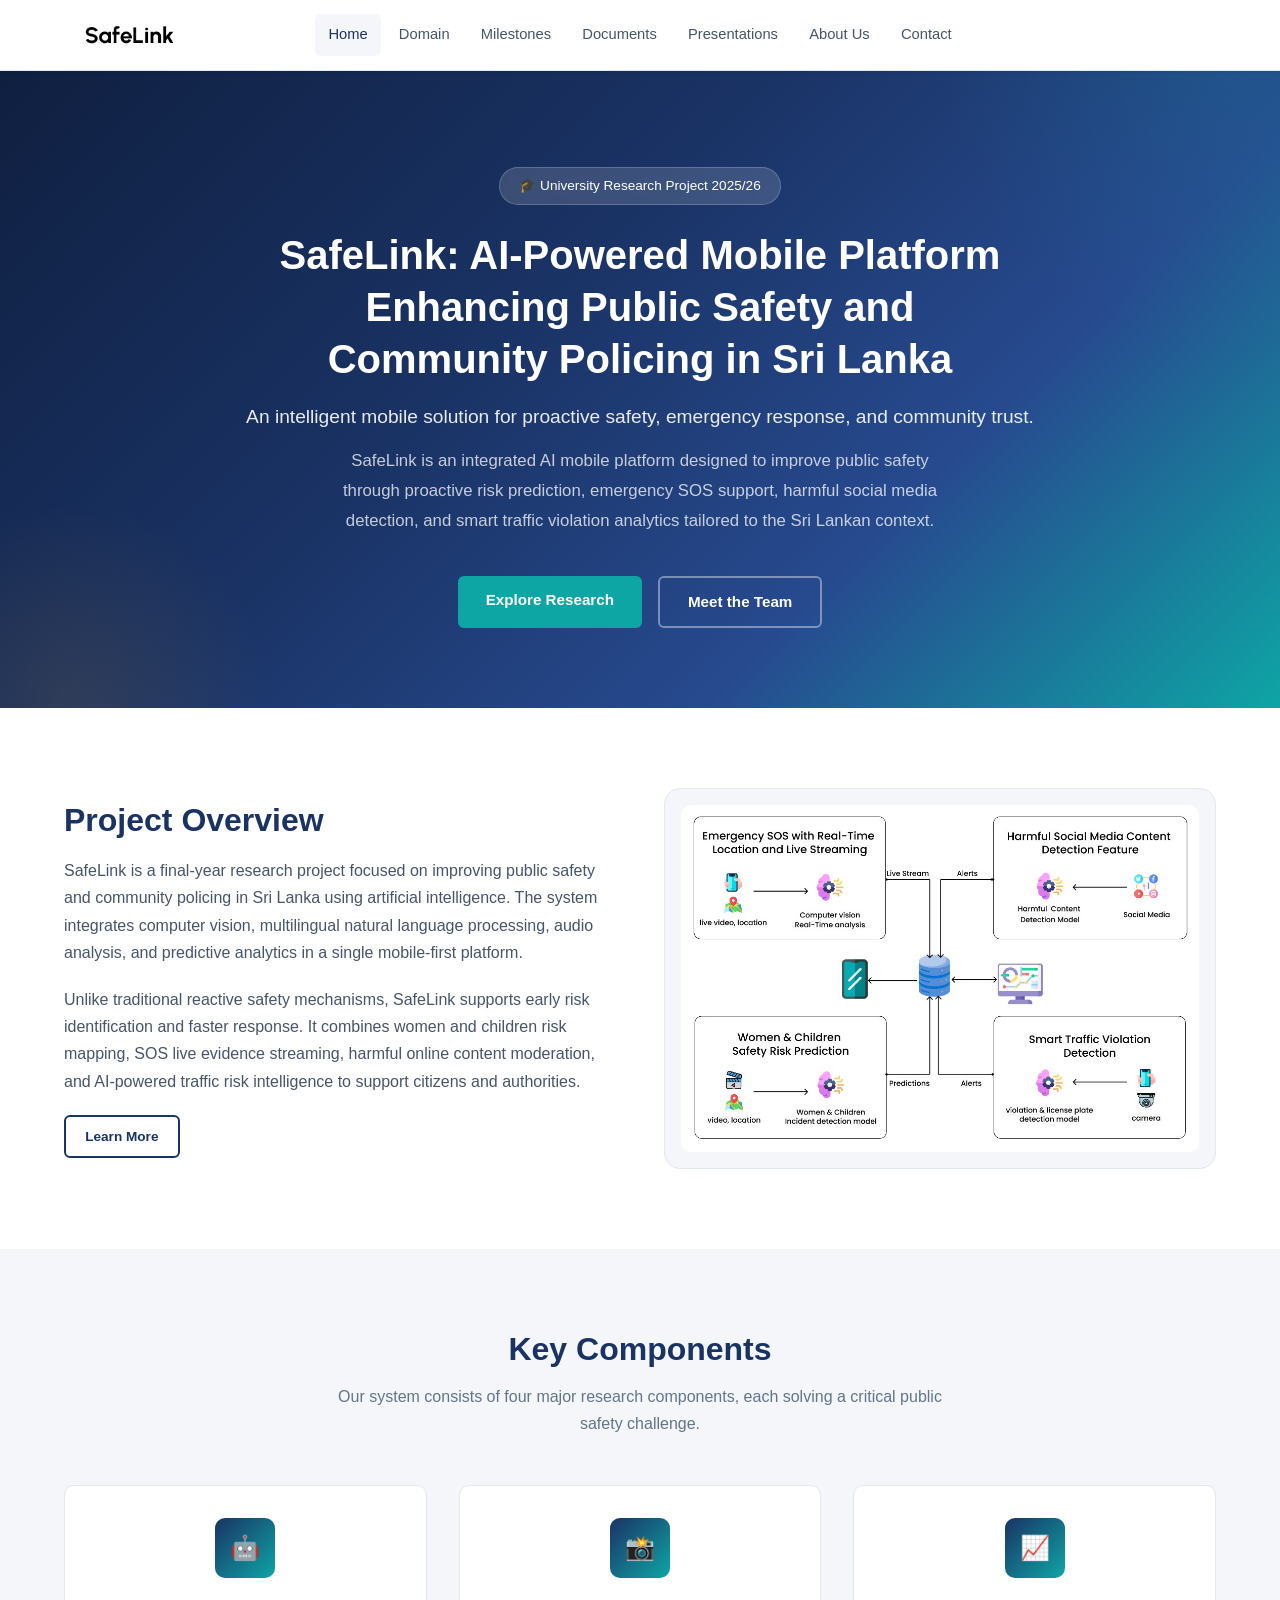
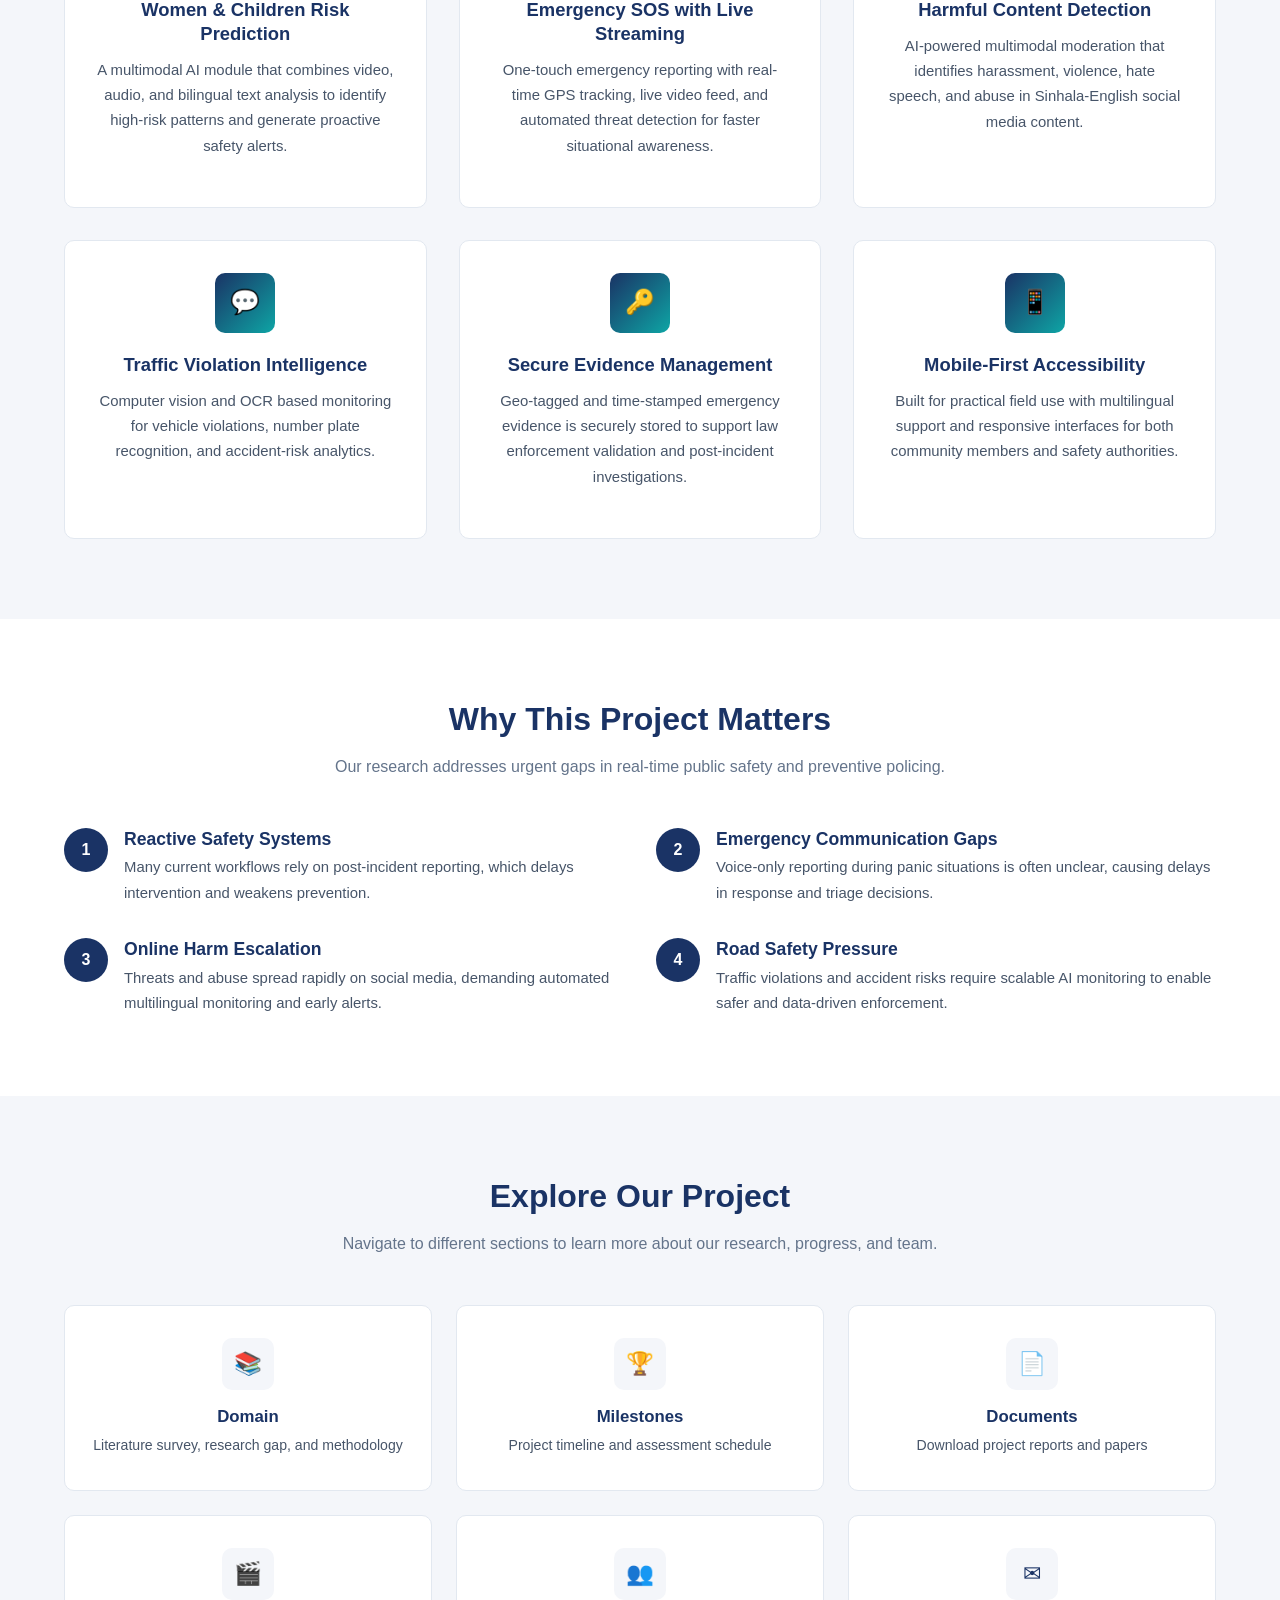
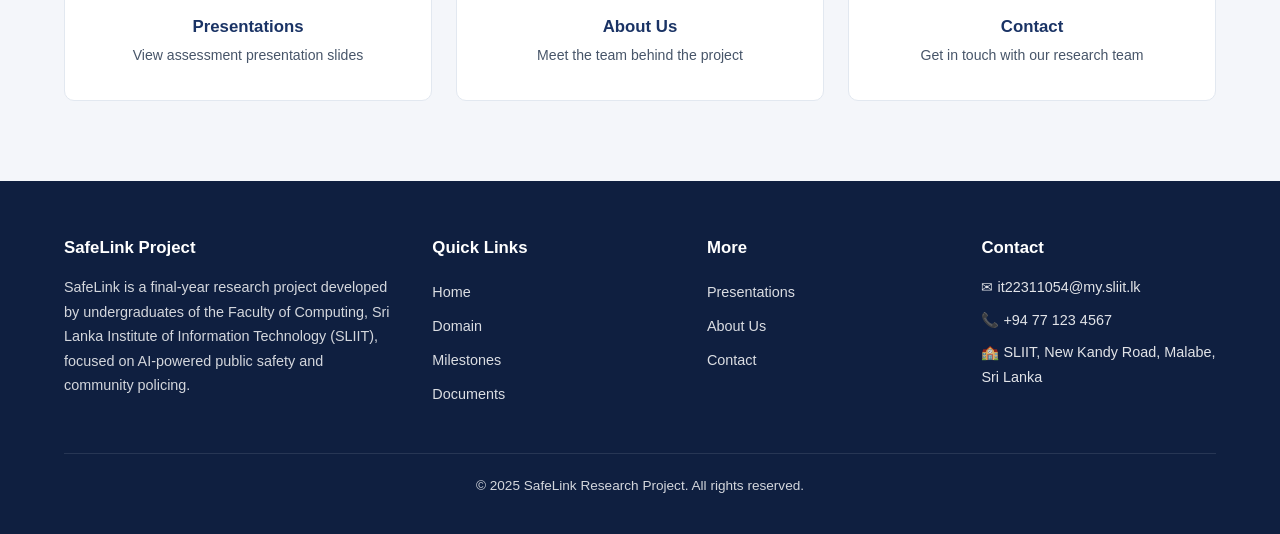
==== commit 251d616a: "feat: updated" ====
--- a/index.html
+++ b/index.html
@@ -42,8 +42,8 @@
     <section class="hero">
         <div class="container">
             <span class="hero-badge">&#127891; University Research Project 2025/26</span>
-            <h1>SafeLink: AI-Powered Mobile Platform for Public Safety</h1>
-            <p class="subtitle">Enhancing Community Policing and Emergency Response in Sri Lanka</p>
+            <h1>SafeLink: AI-Powered Mobile Platform<br>Enhancing Public Safety and<br>Community Policing in Sri Lanka</h1>
+            <p class="subtitle">An intelligent mobile solution for proactive safety, emergency response, and community trust.</p>
             <p class="description">
                 SafeLink is an integrated AI mobile platform designed to improve public safety through
                 proactive risk prediction, emergency SOS support, harmful social media detection, and
--- a/css/style.css
+++ b/css/style.css
@@ -341,7 +341,7 @@
 
 .hero h1 {
     color: #fff;
-    font-size: 3rem;
+    font-size: 2.5rem;
     max-width: 800px;
     margin: 0 auto 1rem;
 }
